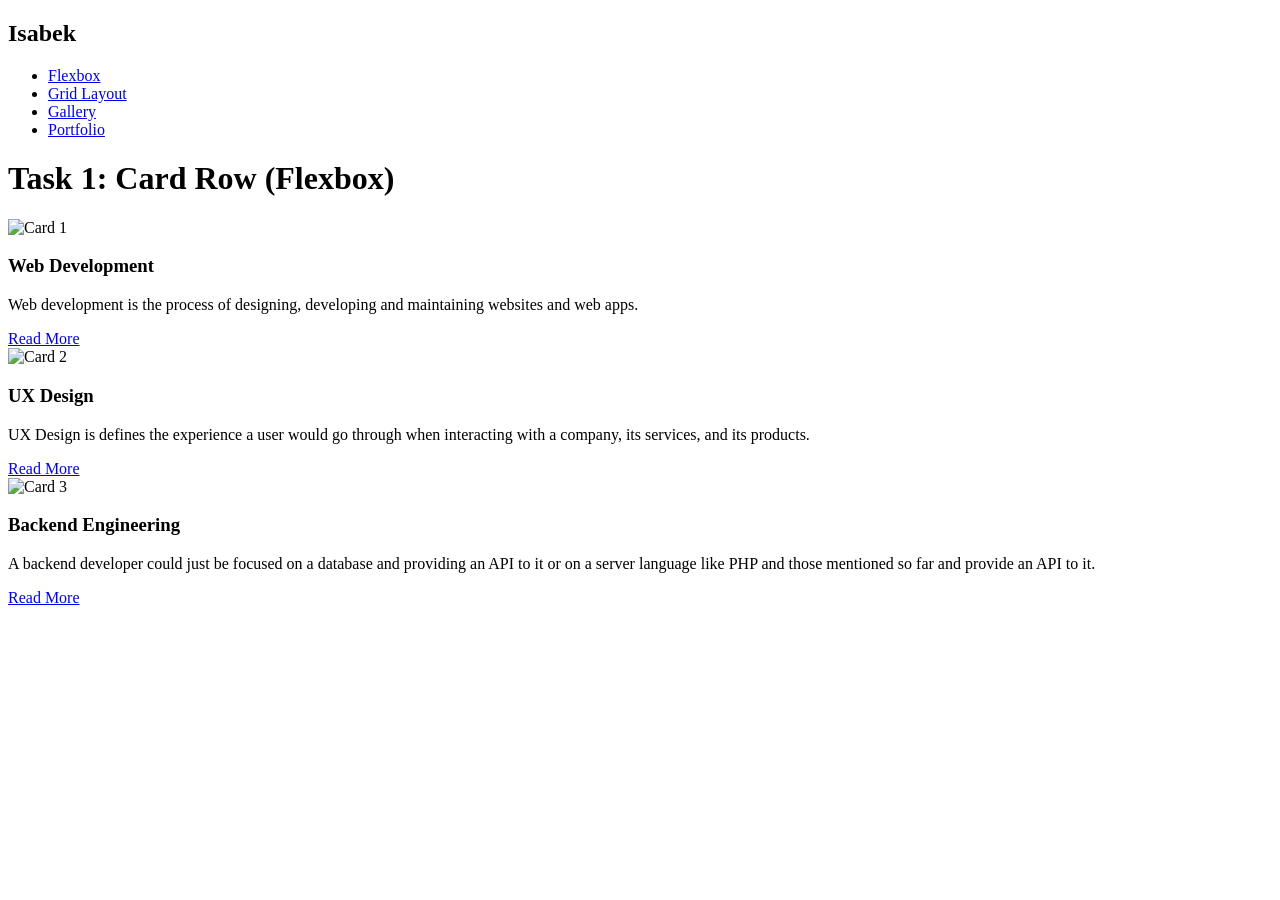
==== index.html @ 4fb731d5 "Add files via upload" ====
<!DOCTYPE html>
<html lang="en">
<head>
    <meta charset="UTF-8">
    <meta name="viewport" content="width=device-width, initial-scale=1.0">
    <title>Assignment 2 - Flexbox Basics</title>
    <link rel="stylesheet" href="css/style.css">
</head>
<body>

    <header class="navbar">
        <div class="logo">
            <h2>Isabek</h2>
        </div>
        <nav>
            <ul class="nav-links">
                <li><a href="index.html" class="active">Flexbox</a></li>
                <li><a href="layout.html">Grid Layout</a></li>
                <li><a href="gallery.html">Gallery</a></li>
                <li><a href="portfolio.html">Portfolio</a></li>
            </ul>
        </nav>
    </header>

    <main class="container">
        <h1>Task 1: Card Row (Flexbox)</h1>
        
        <section class="card-container">
            <div class="card">
                <img src="https://encrypted-tbn0.gstatic.com/images?q=tbn:ANd9GcSMOVvKbNvxKNu_j0uFWn6J5YEdEJA3GQsN44OzkKlod1cUAY8SqHHDVbQ&s=10" alt="Card 1">
                <div class="card-content">
                    <h3>Web Development</h3>
                    <p>Web development is the process of designing, developing and maintaining websites and web apps.</p>
                    <a href="https://en.wikipedia.org/wiki/Web_development" class="btn">Read More</a>
                </div>
            </div>

            <div class="card">
                <img src="https://encrypted-tbn0.gstatic.com/images?q=tbn:ANd9GcTUifCEPnEzDV_8rZsTbdxvzAgD2K9pP9x43t64yue1WnExnlm08VlQ07dK&s=10" alt="Card 2">
                <div class="card-content">
                    <h3>UX Design</h3>
                    <p>UX Design is defines the experience a user would go through when interacting with a company, its services, and its products.</p>
                    <a href="https://en.wikipedia.org/wiki/User_experience_design" class="btn">Read More</a>
                </div>
            </div>

            <div class="card">
                <img src="https://kinsta.com/wp-content/uploads/2021/11/Untitled-50.png" alt="Card 3">
                <div class="card-content">
                    <h3>Backend Engineering</h3>
                    <p>A backend developer could just be focused on a database and providing an API to it or on a server language like PHP and those mentioned so far and provide an API to it.</p>
                    <a href="https://en.wikibooks.org/wiki/Web_Development/What_is_a_backend%3F" class="btn">Read More</a>
                </div>
            </div>
        </section>
    </main>

</body>
</html>
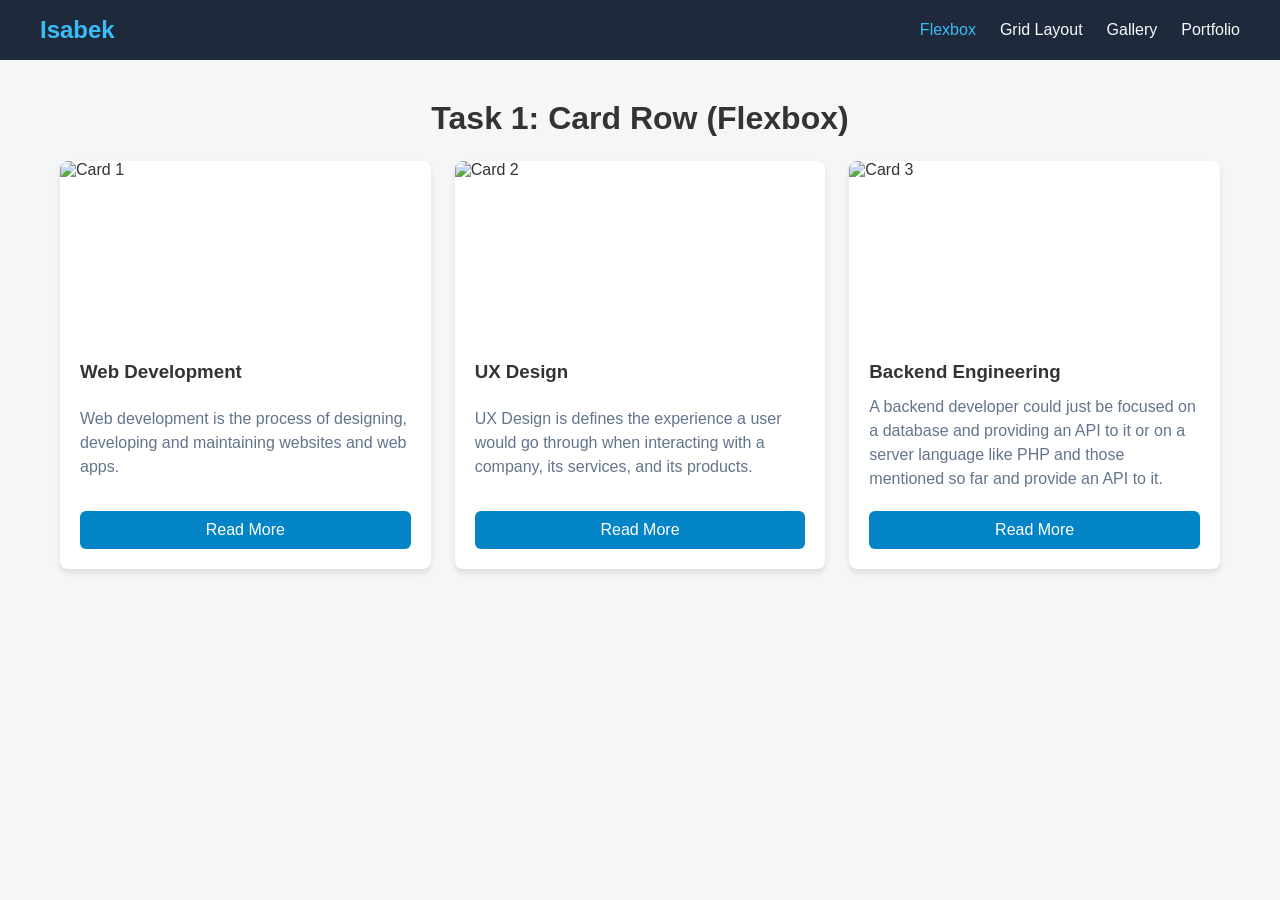
==== commit 87421964: "Update index.html" ====
--- a/index.html
+++ b/index.html
@@ -4,7 +4,7 @@
     <meta charset="UTF-8">
     <meta name="viewport" content="width=device-width, initial-scale=1.0">
     <title>Assignment 2 - Flexbox Basics</title>
-    <link rel="stylesheet" href="css/style.css">
+    <link rel="stylesheet" href="style.css">
 </head>
 <body>
 
@@ -56,4 +56,4 @@
     </main>
 
 </body>
-</html>+</html>
--- a/style.css
+++ b/style.css
@@ -0,0 +1,402 @@
+* {
+    margin: 0;
+    padding: 0;
+    box-sizing: border-box;
+    font-family: Arial, sans-serif;
+}
+
+body {
+    background-color: #f4f7f6;
+    color: #333;
+}
+
+.container {
+    max-width: 1200px;
+    margin: 40px auto;
+    padding: 0 20px;
+}
+
+h1 {
+    margin-bottom: 24px;
+    text-align: center;
+}
+
+/*--- Task 0: Navigation Bar (Flexbox) ---*/
+
+.navbar {
+    display: flex;
+    justify-content: space-between;
+    align-items: center;          
+    background-color: #1e293b;
+    padding: 16px 40px;
+    color: #ffffff;
+}
+
+.navbar .logo h2 {
+    color: #38bdf8;
+}
+
+.nav-links {
+    display: flex;
+    list-style: none;
+    gap: 24px;                 
+}
+
+.nav-links a {
+    color: #f8fafc;
+    text-decoration: none;
+    font-weight: 500;
+    transition: color 0.3s ease;
+}
+
+.nav-links a:hover,
+.nav-links a.active {
+    color: #38bdf8;
+}
+
+/*--- Task 1: Card Row (Flexbox) ---*/
+
+.card-container {
+    display: flex;
+    gap: 24px;                  
+    justify-content: center;
+}
+
+.card {
+    background: #ffffff;
+    border-radius: 8px;
+    overflow: hidden;
+    box-shadow: 0 4px 6px rgba(0, 0, 0, 0.1);
+    flex: 1;                   
+    display: flex;
+    flex-direction: column;         
+    transition: transform 0.3s ease, box-shadow 0.3s ease;
+}
+
+.card:hover {
+    transform: translateY(-8px);   
+    box-shadow: 0 12px 20px rgba(0, 0, 0, 0.15);
+}
+
+.card img {
+    width: 100%;
+    height: 180px;
+    object-fit: cover;
+}
+
+.card-content {
+    padding: 20px;
+    display: flex;
+    flex-direction: column;
+    flex-grow: 1;              
+    justify-content: space-between; 
+}
+
+.card-content h3 {
+    margin-bottom: 12px;
+}
+
+.card-content p {
+    color: #64748b;
+    margin-bottom: 20px;
+    line-height: 1.5;
+}
+
+.btn {
+    display: inline-block;
+    text-align: center;
+    background-color: #0284c7;
+    color: #ffffff;
+    padding: 10px 16px;
+    text-decoration: none;
+    border-radius: 6px;
+    transition: background-color 0.3s ease;
+}
+
+.btn:hover {
+    background-color: #0369a1;
+}
+
+/* ===================================
+   Task 2: Page Layout with Grid Areas
+   =================================== */
+.grid-layout-container {
+    max-width: 1200px;
+    margin: 40px auto;
+    padding: 0 20px;
+    display: grid;
+    /* Определение колонок: сайдбар 250px, основной контент берет остаток (1fr) */
+    grid-template-columns: 250px 1fr;
+    /* Определение строк: авто-высота шапки, основное содержимое минимум 400px, авто-высота футера */
+    grid-template-rows: auto minmax(400px, auto) auto;
+    /* Карта сетки с помощью именованных областей */
+    grid-template-areas:
+        "header  header"
+        "sidebar main"
+        "footer  footer";
+    gap: 20px;
+}
+
+.grid-header {
+    grid-area: header;
+    background-color: #38bdf8;
+    color: #0f172a;
+    padding: 24px;
+    border-radius: 8px;
+    text-align: center;
+}
+
+.grid-sidebar {
+    grid-area: sidebar;
+    background-color: #ffffff;
+    padding: 24px;
+    border-radius: 8px;
+    box-shadow: 0 4px 6px rgba(0, 0, 0, 0.05);
+}
+
+.grid-sidebar h3 {
+    margin-bottom: 16px;
+    color: #1e293b;
+}
+
+.grid-sidebar ul {
+    list-style: none;
+}
+
+.grid-sidebar li {
+    margin-bottom: 12px;
+}
+
+.grid-sidebar a {
+    color: #0284c7;
+    text-decoration: none;
+}
+
+.grid-sidebar a:hover {
+    text-decoration: underline;
+}
+
+.grid-main {
+    grid-area: main;
+    background-color: #ffffff;
+    padding: 30px;
+    border-radius: 8px;
+    box-shadow: 0 4px 6px rgba(0, 0, 0, 0.05);
+}
+
+.grid-main h2 {
+    margin-bottom: 16px;
+    color: #1e293b;
+}
+
+.grid-main p {
+    color: #475569;
+    line-height: 1.6;
+}
+
+.grid-footer {
+    grid-area: footer;
+    background-color: #1e293b;
+    color: #ffffff;
+    padding: 20px;
+    border-radius: 8px;
+    text-align: center;
+}
+
+/* ===================================
+   Task 3: Image Gallery (Grid + Overlay)
+   =================================== */
+   
+.gallery-grid {
+    display: grid;
+    /* 3 колонки одинаковой ширины */
+    grid-template-columns: repeat(3, 1fr);
+    gap: 20px;
+}
+
+.gallery-item {
+    position: relative;
+    border-radius: 8px;
+    overflow: hidden;
+    height: 250px;
+    box-shadow: 0 4px 6px rgba(0, 0, 0, 0.1);
+}
+
+.gallery-item img {
+    width: 100%;
+    height: 100%;
+    object-fit: cover;
+    display: block;
+    transition: transform 0.3s ease;
+}
+
+/* Оверлей (темная подложка с текстом) */
+.overlay {
+    position: absolute;
+    top: 0;
+    left: 0;
+    width: 100%;
+    height: 100%;
+    background: rgba(15, 23, 42, 0.75); /* Полупрозрачный темно-синий */
+    display: flex;
+    justify-content: center;
+    align-items: center;
+    opacity: 0;                          /* По умолчанию не видно */
+    transition: opacity 0.3s ease;
+}
+
+.caption {
+    color: #ffffff;
+    font-size: 1.2rem;
+    font-weight: 600;
+    text-align: center;
+    transform: translateY(15px);
+    transition: transform 0.3s ease;
+}
+
+/* Hover-эффекты */
+.gallery-item:hover img {
+    transform: scale(1.08);              /* Легкое увеличение картинки */
+}
+
+.gallery-item:hover .overlay {
+    opacity: 1;                          /* Проявление оверлея при наведении */
+}
+
+.gallery-item:hover .caption {
+    transform: translateY(0);            /* Плавное всплытие текста */
+}
+
+/* ===================================
+   Task 4: Portfolio Page (Flexbox + Grid)
+   =================================== */
+
+/* Основной макет страницы на CSS Grid */
+.portfolio-container {
+    max-width: 1200px;
+    margin: 40px auto;
+    padding: 0 20px;
+    display: grid;
+    /* Проекты слева (основная часть), сайдбар справа (300px) */
+    grid-template-columns: 1fr 300px;
+    gap: 30px;
+}
+
+.projects-section h1 {
+    text-align: left;
+    margin-bottom: 24px;
+}
+
+/* Сетка для самих проектов внутри основной области */
+.projects-grid {
+    display: grid;
+    grid-template-columns: repeat(auto-fit, minmax(280px, 1fr));
+    gap: 24px;
+}
+
+/* Карточка проекта с внутренним Flexbox */
+.project-card {
+    background-color: #ffffff;
+    border-radius: 8px;
+    overflow: hidden;
+    box-shadow: 0 4px 6px rgba(0, 0, 0, 0.08);
+    display: flex;
+    flex-direction: column; /* Вертикальный Flexbox */
+    transition: transform 0.3s ease, box-shadow 0.3s ease;
+}
+
+.project-card:hover {
+    transform: translateY(-6px);
+    box-shadow: 0 10px 18px rgba(0, 0, 0, 0.12);
+}
+
+.project-card img {
+    width: 100%;
+    height: 180px;
+    object-fit: cover;
+}
+
+/* Внутренняя часть карточки использует Flexbox для прижатия кнопки вниз */
+.project-info {
+    padding: 20px;
+    display: flex;
+    flex-direction: column;
+    justify-content: space-between;
+    flex-grow: 1;
+}
+
+.project-info h3 {
+    margin-bottom: 8px;
+    color: #1e293b;
+}
+
+.project-info p {
+    color: #64748b;
+    font-size: 0.95rem;
+    line-height: 1.5;
+    margin-bottom: 20px;
+}
+
+/* Сайдбар портфолио */
+.portfolio-sidebar {
+    display: flex;
+    flex-direction: column;
+    gap: 24px;
+}
+
+.profile-widget,
+.skills-widget {
+    background: #ffffff;
+    padding: 24px;
+    border-radius: 8px;
+    box-shadow: 0 4px 6px rgba(0, 0, 0, 0.08);
+}
+
+.profile-widget {
+    text-align: center;
+}
+
+.avatar {
+    width: 80px;
+    height: 80px;
+    border-radius: 50%;
+    margin-bottom: 12px;
+}
+
+.profile-widget h3 {
+    margin-bottom: 8px;
+    color: #1e293b;
+}
+
+.profile-widget p {
+    color: #64748b;
+    font-size: 0.9rem;
+    line-height: 1.4;
+}
+
+.skills-widget h4 {
+    margin-bottom: 12px;
+    color: #1e293b;
+}
+
+.skills-list {
+    list-style: none;
+}
+
+.skills-list li {
+    background: #f1f5f9;
+    padding: 8px 12px;
+    margin-bottom: 8px;
+    border-radius: 4px;
+    color: #334155;
+    font-size: 0.9rem;
+}
+
+/* Общий футер внизу */
+.portfolio-footer {
+    background-color: #1e293b;
+    color: #94a3b8;
+    text-align: center;
+    padding: 20px;
+    margin-top: 50px;
+}
